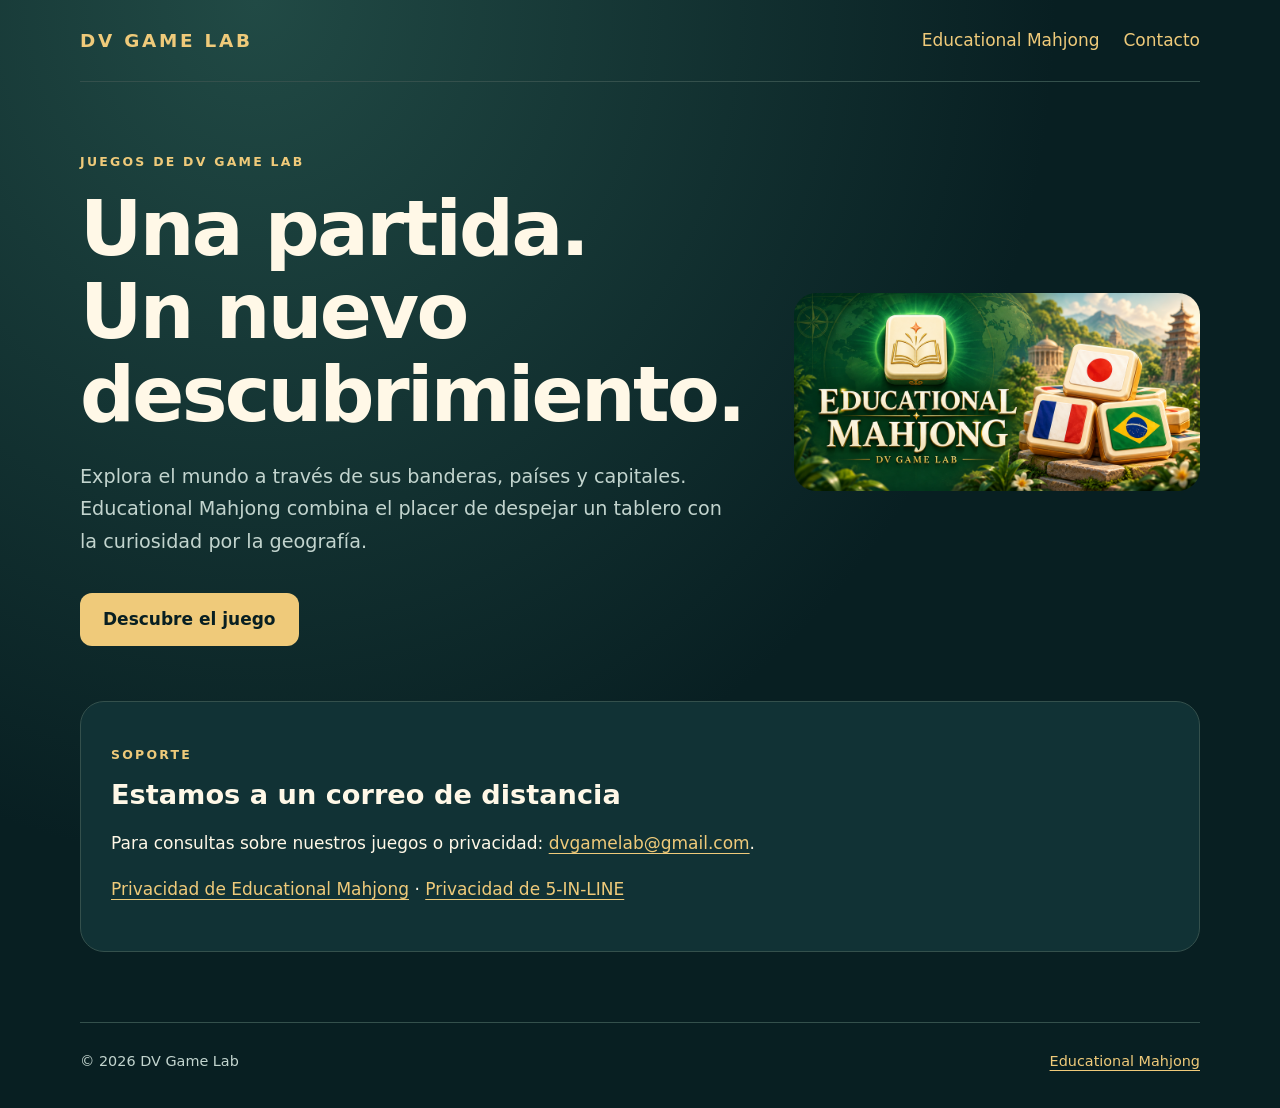
==== index.html @ b9828b76 "Add Educational Mahjong website and privacy policy" ====
<!doctype html><html lang="es"><head><meta charset="utf-8"><meta name="viewport" content="width=device-width, initial-scale=1"><meta name="description" content="DV Game Lab. Juegos para explorar, aprender y disfrutar. Descubre Educational Mahjong y encuentra soporte y privacidad."><title>DV Game Lab · Juegos para descubrir</title><link rel="stylesheet" href="style.css"></head><body><header><a class="brand" href="./">DV GAME LAB</a><nav aria-label="Principal"><a href="educational-mahjong/">Educational Mahjong</a><a href="mailto:dvgamelab@gmail.com">Contacto</a></nav></header><main><section class="hero"><div><p class="eyebrow">Juegos de DV Game Lab</p><h1>Una partida.<br>Un nuevo descubrimiento.</h1><p class="lead">Explora el mundo a través de sus banderas, países y capitales. Educational Mahjong combina el placer de despejar un tablero con la curiosidad por la geografía.</p><a class="button" href="educational-mahjong/">Descubre el juego</a></div><a href="educational-mahjong/" aria-label="Descubrir Educational Mahjong"><img src="educational-mahjong/assets/feature.png" width="1024" height="500" alt="Educational Mahjong de DV Game Lab: fichas de banderas sobre un paisaje verde"></a></section><section class="card" style="margin-top:55px"><p class="eyebrow">Soporte</p><h2>Estamos a un correo de distancia</h2><p>Para consultas sobre nuestros juegos o privacidad: <a href="mailto:dvgamelab@gmail.com">dvgamelab@gmail.com</a>.</p><p><a href="educational-mahjong/privacy-policy/">Privacidad de Educational Mahjong</a> · <a href="5-in-line/privacy-policy/">Privacidad de 5-IN-LINE</a></p></section></main><footer><span>© 2026 DV Game Lab</span><a href="educational-mahjong/">Educational Mahjong</a></footer></body></html>
---- style.css ----
:root{color-scheme:dark;--bg:#081f22;--panel:#113235;--text:#fff8e7;--muted:#c2d4ce;--gold:#efca7a;--line:#34504c}*{box-sizing:border-box}body{margin:0;background:radial-gradient(ellipse at 20% 0,#214a45,transparent 50rem),var(--bg);color:var(--text);font:17px/1.7 system-ui,-apple-system,"Segoe UI",sans-serif}a{color:var(--gold);text-underline-offset:4px}a:focus-visible{outline:3px solid var(--gold);outline-offset:6px}header,main,footer{width:min(1120px,calc(100% - 40px));margin:auto}header{display:flex;align-items:center;justify-content:space-between;gap:24px;padding:25px 0;border-bottom:1px solid var(--line)}header a{text-decoration:none}.brand{font-size:1.15rem;font-weight:800;letter-spacing:.15em}nav{display:flex;gap:24px;flex-wrap:wrap}main{padding:56px 0 70px}h1{font-size:clamp(2.4rem,6vw,4.8rem);line-height:1.08;letter-spacing:-.035em;margin:16px 0 24px}h2{font-size:1.7rem;line-height:1.25;margin:0 0 16px}.eyebrow{text-transform:uppercase;letter-spacing:.18em;color:var(--gold);font-size:.78rem;font-weight:700}.lead{font-size:1.2rem;color:var(--muted);max-width:650px}.hero{display:grid;grid-template-columns:1fr 1fr;gap:50px;align-items:center}.hero img,.feature{width:100%;display:block;border-radius:22px}.game-icon{width:76px;height:76px;border-radius:18px}.card{background:var(--panel);border:1px solid var(--line);border-radius:24px;padding:30px}.cards{display:grid;grid-template-columns:repeat(3,1fr);gap:20px;margin:45px 0}.cards p{color:var(--muted);margin-bottom:0}.button{display:inline-block;padding:12px 23px;border-radius:12px;background:var(--gold);color:var(--bg);font-weight:750;text-decoration:none;margin:15px 10px 0 0}.status{display:inline-block;border:1px solid var(--line);border-radius:50px;padding:6px 14px;font-size:.85rem;color:var(--muted)}.shots{display:grid;grid-template-columns:repeat(5,1fr);gap:16px;margin:25px 0 45px}.shots figure{margin:0}.shots img{width:100%;height:auto;display:block;border:1px solid var(--line);border-radius:16px}.shots figcaption{font-size:.83rem;color:var(--muted);margin-top:10px}footer{border-top:1px solid var(--line);padding:26px 0 35px;display:flex;justify-content:space-between;gap:20px;flex-wrap:wrap;color:var(--muted);font-size:.9rem}.legal{max-width:840px}.legal h1{font-size:clamp(2.3rem,5vw,3.6rem)}.legal h2{border-top:1px solid var(--line);padding-top:30px;margin-top:35px}.legal p{color:var(--muted)}@media(max-width:800px){.hero{grid-template-columns:1fr;gap:30px}.cards{grid-template-columns:1fr}.shots{grid-template-columns:repeat(2,1fr)}header{align-items:flex-start}nav{gap:12px;font-size:.9rem}main{padding-top:35px}}@media(prefers-reduced-motion:reduce){*{scroll-behavior:auto}}.hero img{height:auto}.hero .game-icon{width:76px;height:76px;object-fit:contain}
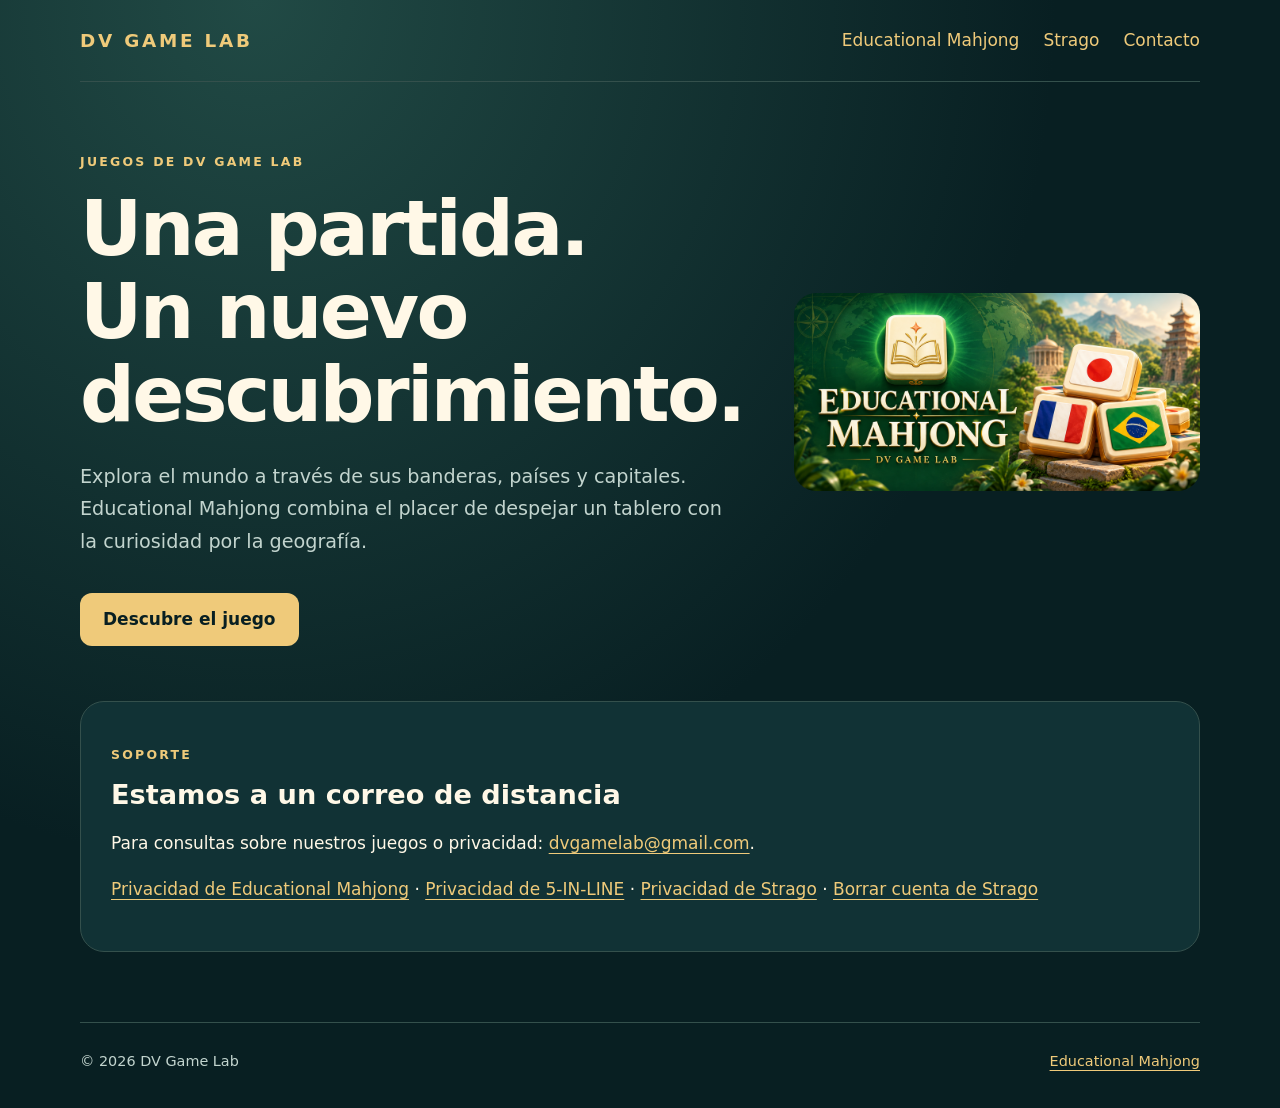
==== commit 6ef46670: "Add Strago website, privacy policy and account deletion page - /strago/: presentación de la app con " ====
--- a/index.html
+++ b/index.html
@@ -1 +1 @@
-<!doctype html><html lang="es"><head><meta charset="utf-8"><meta name="viewport" content="width=device-width, initial-scale=1"><meta name="description" content="DV Game Lab. Juegos para explorar, aprender y disfrutar. Descubre Educational Mahjong y encuentra soporte y privacidad."><title>DV Game Lab · Juegos para descubrir</title><link rel="stylesheet" href="style.css"></head><body><header><a class="brand" href="./">DV GAME LAB</a><nav aria-label="Principal"><a href="educational-mahjong/">Educational Mahjong</a><a href="mailto:dvgamelab@gmail.com">Contacto</a></nav></header><main><section class="hero"><div><p class="eyebrow">Juegos de DV Game Lab</p><h1>Una partida.<br>Un nuevo descubrimiento.</h1><p class="lead">Explora el mundo a través de sus banderas, países y capitales. Educational Mahjong combina el placer de despejar un tablero con la curiosidad por la geografía.</p><a class="button" href="educational-mahjong/">Descubre el juego</a></div><a href="educational-mahjong/" aria-label="Descubrir Educational Mahjong"><img src="educational-mahjong/assets/feature.png" width="1024" height="500" alt="Educational Mahjong de DV Game Lab: fichas de banderas sobre un paisaje verde"></a></section><section class="card" style="margin-top:55px"><p class="eyebrow">Soporte</p><h2>Estamos a un correo de distancia</h2><p>Para consultas sobre nuestros juegos o privacidad: <a href="mailto:dvgamelab@gmail.com">dvgamelab@gmail.com</a>.</p><p><a href="educational-mahjong/privacy-policy/">Privacidad de Educational Mahjong</a> · <a href="5-in-line/privacy-policy/">Privacidad de 5-IN-LINE</a></p></section></main><footer><span>© 2026 DV Game Lab</span><a href="educational-mahjong/">Educational Mahjong</a></footer></body></html>+<!doctype html><html lang="es"><head><meta charset="utf-8"><meta name="viewport" content="width=device-width, initial-scale=1"><meta name="description" content="DV Game Lab. Juegos para explorar, aprender y disfrutar. Descubre Educational Mahjong y encuentra soporte y privacidad."><title>DV Game Lab · Juegos para descubrir</title><link rel="stylesheet" href="style.css"></head><body><header><a class="brand" href="./">DV GAME LAB</a><nav aria-label="Principal"><a href="educational-mahjong/">Educational Mahjong</a><a href="strago/">Strago</a><a href="mailto:dvgamelab@gmail.com">Contacto</a></nav></header><main><section class="hero"><div><p class="eyebrow">Juegos de DV Game Lab</p><h1>Una partida.<br>Un nuevo descubrimiento.</h1><p class="lead">Explora el mundo a través de sus banderas, países y capitales. Educational Mahjong combina el placer de despejar un tablero con la curiosidad por la geografía.</p><a class="button" href="educational-mahjong/">Descubre el juego</a></div><a href="educational-mahjong/" aria-label="Descubrir Educational Mahjong"><img src="educational-mahjong/assets/feature.png" width="1024" height="500" alt="Educational Mahjong de DV Game Lab: fichas de banderas sobre un paisaje verde"></a></section><section class="card" style="margin-top:55px"><p class="eyebrow">Soporte</p><h2>Estamos a un correo de distancia</h2><p>Para consultas sobre nuestros juegos o privacidad: <a href="mailto:dvgamelab@gmail.com">dvgamelab@gmail.com</a>.</p><p><a href="educational-mahjong/privacy-policy/">Privacidad de Educational Mahjong</a> · <a href="5-in-line/privacy-policy/">Privacidad de 5-IN-LINE</a> · <a href="strago/privacy-policy/">Privacidad de Strago</a> · <a href="strago/delete-account/">Borrar cuenta de Strago</a></p></section></main><footer><span>© 2026 DV Game Lab</span><a href="educational-mahjong/">Educational Mahjong</a></footer></body></html>
